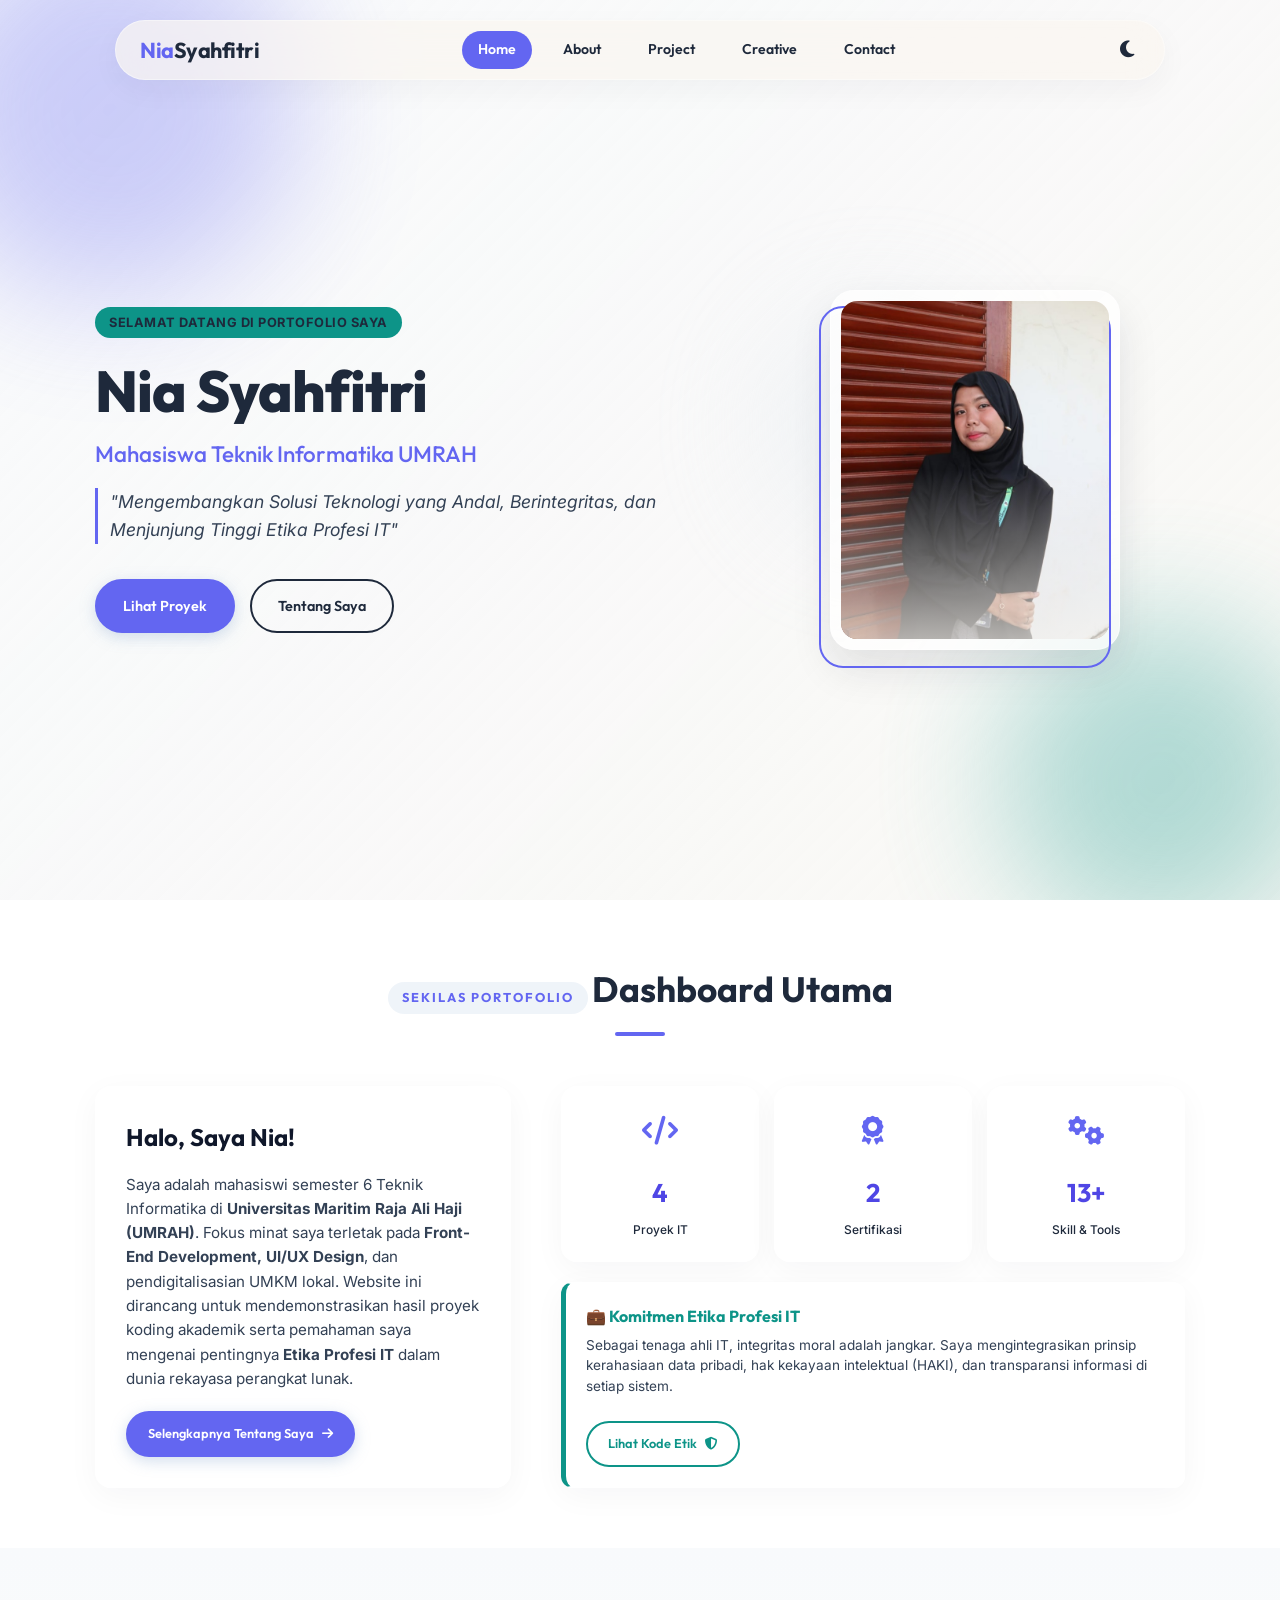
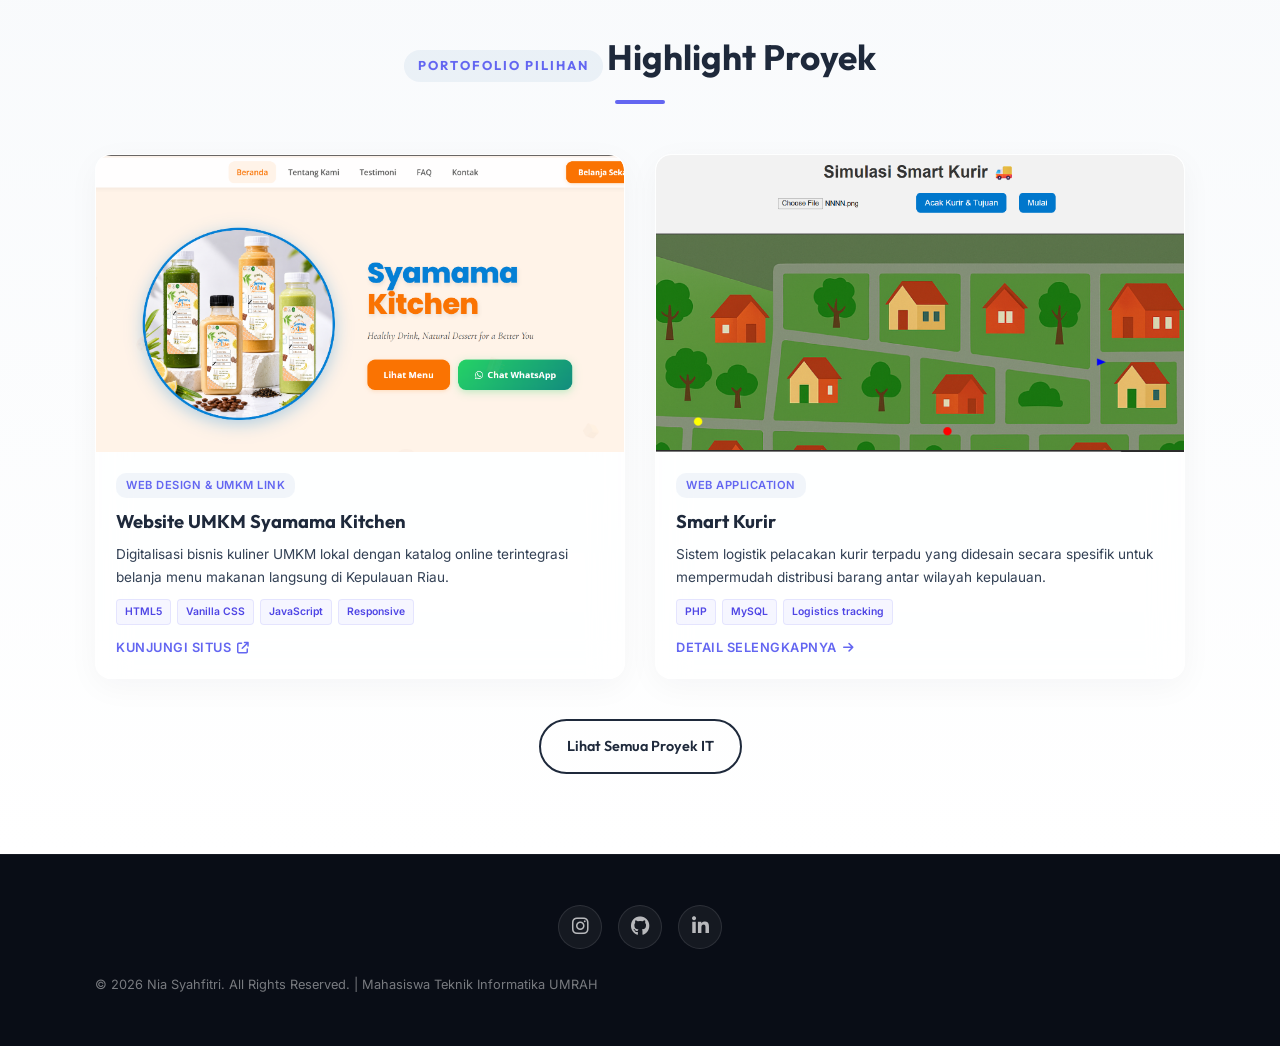
==== index.html @ d8aef727 "Add files via upload" ====
<!DOCTYPE html>
<html lang="id">
<head>
    <meta charset="UTF-8">
    <meta name="viewport" content="width=device-width, initial-scale=1.0">
    <meta name="description" content="Website Portofolio Profesional Nia Syahfitri - Mahasiswa Teknik Informatika Universitas Maritim Raja Ali Haji (UMRAH).">
    <meta name="author" content="Nia Syahfitri">
    <title>Nia Syahfitri | Portofolio Akademik & Etika Profesi</title>
    
    <!-- Favicon (Emoji) -->
    <link rel="icon" href="data:image/svg+xml,<svg xmlns=%22http://www.w3.org/2000/svg%22 viewBox=%220 0 100 100%22><text y=%22.9em%22 font-size=%2290%22>✨</text></svg>">
    
    <!-- Google Fonts -->
    <link rel="preconnect" href="https://fonts.googleapis.com">
    <link rel="preconnect" href="https://fonts.gstatic.com" crossorigin>
    <link href="https://fonts.googleapis.com/css2?family=Inter:wght@300;400;500;600;700&family=Outfit:wght@300;400;500;600;700;800;900&display=swap" rel="stylesheet">
    
    <!-- Font Awesome Icons -->
    <link rel="stylesheet" href="https://cdnjs.cloudflare.com/ajax/libs/font-awesome/6.4.0/css/all.min.css">
    
    <!-- Custom CSS -->
    <link rel="stylesheet" href="style.css">
</head>
<body>
    <!-- Scroll Progress Bar -->
    <div class="scroll-progress-bar" id="scrollProgress"></div>

    <!-- Header Navigation -->
    <header class="navbar">
        <div class="nav-container">
            <a href="index.html" class="logo">
                <span class="logo-bold">Nia</span>Syahfitri
            </a>
            <nav class="nav-menu" id="navMenu">
                <a href="index.html" class="nav-link active">Home</a>
                <a href="about.html" class="nav-link">About</a>
                <a href="projects.html" class="nav-link">Project</a>
                <a href="creative.html" class="nav-link">Creative</a>
                <a href="contact.html" class="nav-link">Contact</a>
            </nav>
            <div style="display: flex; align-items: center; gap: 15px;">
                <button id="themeToggleBtn" class="theme-toggle-btn" aria-label="Toggle theme">
                    <i class="fa-solid fa-moon"></i>
                </button>
                <div class="hamburger" id="hamburgerBtn" aria-label="Toggle navigation menu">
                    <span class="bar"></span>
                    <span class="bar"></span>
                    <span class="bar"></span>
                </div>
            </div>
        </div>
    </header>

    <!-- Main Container with Entrance Animation -->
    <main class="page-wrapper" style="padding-top: 0;">

        <!-- 1. Hero Section -->
        <section id="home" class="hero-section">
            <div class="background-decorations">
                <div class="blob shape-1"></div>
                <div class="blob shape-2"></div>
                <div class="blob shape-3"></div>
            </div>
            
            <div class="container hero-container">
                <div class="hero-content fade-in-element">
                    <span class="hero-badge">Selamat Datang di Portofolio Saya</span>
                    <h1 class="hero-title">Nia Syahfitri</h1>
                    <h2 class="hero-subtitle">Mahasiswa Teknik Informatika UMRAH</h2>
                    <p class="hero-tagline">"Mengembangkan Solusi Teknologi yang Andal, Berintegritas, dan Menjunjung Tinggi Etika Profesi IT"</p>
                    <div class="hero-buttons">
                        <a href="projects.html" class="btn btn-primary">Lihat Proyek</a>
                        <a href="about.html" class="btn btn-outline">Tentang Saya</a>
                    </div>
                </div>
                
                <!-- Framed Profile Picture on the Right Side -->
                <div class="hero-image-col fade-in-element">
                    <div class="hero-image-frame">
                        <img src="profile.jpg" alt="Foto Profil Nia Syahfitri" class="hero-profile-img">
                        <div class="hero-profile-overlay"></div>
                    </div>
                </div>
            </div>
        </section>

        <!-- 2. Dashboard Highlights Overview -->
        <section class="dashboard-highlights" style="padding: 60px 0; background-color: var(--color-white);">
            <div class="container">
                <div class="section-header">
                    <span class="section-tag">Sekilas Portofolio</span>
                    <h2 class="section-title">Dashboard Utama</h2>
                    <div class="section-line"></div>
                </div>

                <div class="about-grid" style="align-items: stretch;">
                    <!-- Frosted Welcome Panel -->
                    <div class="welcome-card glass-card" style="padding: 30px; display: flex; flex-direction: column; justify-content: center; border-radius: 16px;">
                        <h3 style="font-family: var(--font-primary); font-size: 1.5rem; margin-bottom: 15px; color: var(--color-navy-dark);">
                            Halo, Saya Nia!
                        </h3>
                        <p style="color: var(--color-navy-light); font-size: 0.95rem; line-height: 1.6; margin-bottom: 20px;">
                            Saya adalah mahasiswi semester 6 Teknik Informatika di <strong>Universitas Maritim Raja Ali Haji (UMRAH)</strong>. Fokus minat saya terletak pada <strong>Front-End Development, UI/UX Design</strong>, dan pendigitalisasian UMKM lokal. Website ini dirancang untuk mendemonstrasikan hasil proyek koding akademik serta pemahaman saya mengenai pentingnya <strong>Etika Profesi IT</strong> dalam dunia rekayasa perangkat lunak.
                        </p>
                        <div style="display: flex; gap: 15px;">
                            <a href="about.html" class="btn btn-primary" style="padding: 10px 20px; font-size: 0.8rem;">
                                <span>Selengkapnya Tentang Saya</span>
                                <i class="fa-solid fa-arrow-right"></i>
                            </a>
                        </div>
                    </div>

                    <!-- Highlight Stats Grid -->
                    <div style="display: flex; flex-direction: column; justify-content: space-between; gap: 20px;">
                        <div class="stats-grid" style="grid-template-columns: repeat(3, 1fr); gap: 15px;">
                            <a href="projects.html" class="stat-card glass-card" style="padding: 20px; display: flex; flex-direction: column; align-items: center; text-align: center;">
                                <div class="stat-icon-box" style="font-size: 1.8rem; margin-bottom: 10px;">
                                    <i class="fa-solid fa-code"></i>
                                </div>
                                <span class="stat-count" style="font-size: 1.6rem; color: var(--color-primary-dark);">4</span>
                                <span class="stat-desc" style="font-size: 0.75rem;">Proyek IT</span>
                            </a>
                            
                            <a href="about.html#certifications-showcase" class="stat-card glass-card" style="padding: 20px; display: flex; flex-direction: column; align-items: center; text-align: center;">
                                <div class="stat-icon-box" style="font-size: 1.8rem; margin-bottom: 10px;">
                                    <i class="fa-solid fa-award"></i>
                                </div>
                                <span class="stat-count" style="font-size: 1.6rem; color: var(--color-primary-dark);">2</span>
                                <span class="stat-desc" style="font-size: 0.75rem;">Sertifikasi</span>
                            </a>
                            
                            <a href="projects.html#skills-showcase" class="stat-card glass-card" style="padding: 20px; display: flex; flex-direction: column; align-items: center; text-align: center;">
                                <div class="stat-icon-box" style="font-size: 1.8rem; margin-bottom: 10px;">
                                    <i class="fa-solid fa-gears"></i>
                                </div>
                                <span class="stat-count" style="font-size: 1.6rem; color: var(--color-primary-dark);">13+</span>
                                <span class="stat-desc" style="font-size: 0.75rem;">Skill & Tools</span>
                            </a>
                        </div>

                        <!-- IT Ethics Commitment Card -->
                        <div class="glass-card" style="padding: 20px; border-left: 5px solid var(--color-secondary); border-radius: 12px; display: flex; flex-direction: column; justify-content: space-between; height: 100%;">
                            <div>
                                <h4 style="font-family: var(--font-primary); font-weight:700; color: var(--color-secondary); margin-bottom: 5px;">
                                    💼 Komitmen Etika Profesi IT
                                </h4>
                                <p style="font-size: 0.85rem; color: var(--color-navy-light); line-height: 1.5; margin-bottom: 15px;">
                                    Sebagai tenaga ahli IT, integritas moral adalah jangkar. Saya mengintegrasikan prinsip kerahasiaan data pribadi, hak kekayaan intelektual (HAKI), dan transparansi informasi di setiap sistem.
                                </p>
                            </div>
                            <a href="about.html#ethics" class="btn btn-outline" style="padding: 10px 20px; font-size: 0.8rem; border-color: var(--color-secondary); color: var(--color-secondary); align-self: flex-start;">
                                <span>Lihat Kode Etik</span>
                                <i class="fa-solid fa-shield-halved"></i>
                            </a>
                        </div>
                    </div>
                </div>
            </div>
        </section>

        <!-- 3. Projects Highlight Teaser -->
        <section class="teaser-section" style="padding: 80px 0; background: linear-gradient(180deg, var(--color-bg-light) 0%, var(--color-white) 100%);">
            <div class="container">
                <div class="section-header">
                    <span class="section-tag">Portofolio Pilihan</span>
                    <h2 class="section-title">Highlight Proyek</h2>
                    <div class="section-line"></div>
                </div>

                <div class="projects-grid" style="grid-template-columns: repeat(2, 1fr);">
                    <!-- Teaser Project 1: Website UMKM Syamama Kitchen -->
                    <div class="project-card glass-card">
                        <div class="project-img-wrapper">
                            <img src="proj-syamama.png" alt="Website UMKM Syamama Kitchen Project Image" class="project-image">
                            <a href="https://syamama.shop/" target="_blank" rel="noopener noreferrer" class="project-overlay">
                                <div class="project-overlay-icon"><i class="fa-solid fa-link"></i></div>
                            </a>
                        </div>
                        <div class="project-info">
                            <span class="project-tag-badge">Web Design & UMKM Link</span>
                            <h3 class="project-name">Website UMKM Syamama Kitchen</h3>
                            <p class="project-desc">
                                Digitalisasi bisnis kuliner UMKM lokal dengan katalog online terintegrasi belanja menu makanan langsung di Kepulauan Riau.
                            </p>
                            <div class="project-tech-stack">
                                <span class="tech-pill">HTML5</span>
                                <span class="tech-pill">Vanilla CSS</span>
                                <span class="tech-pill">JavaScript</span>
                                <span class="tech-pill">Responsive</span>
                            </div>
                            <a href="https://syamama.shop/" target="_blank" rel="noopener noreferrer" class="project-link">
                                Kunjungi Situs <i class="fa-solid fa-arrow-up-right-from-square"></i>
                            </a>
                        </div>
                    </div>

                    <!-- Teaser Project 2: Smart Kurir -->
                    <div class="project-card glass-card">
                        <div class="project-img-wrapper">
                            <img src="proj-kurir.png" alt="Smart Kurir Project Image" class="project-image">
                            <div class="project-overlay">
                                <div class="project-overlay-icon"><i class="fa-solid fa-magnifying-glass"></i></div>
                            </div>
                        </div>
                        <div class="project-info">
                            <span class="project-tag-badge">Web Application</span>
                            <h3 class="project-name">Smart Kurir</h3>
                            <p class="project-desc">
                                Sistem logistik pelacakan kurir terpadu yang didesain secara spesifik untuk mempermudah distribusi barang antar wilayah kepulauan.
                            </p>
                            <div class="project-tech-stack">
                                <span class="tech-pill">PHP</span>
                                <span class="tech-pill">MySQL</span>
                                <span class="tech-pill">Logistics tracking</span>
                            </div>
                            <a href="projects.html" class="project-link">
                                Detail Selengkapnya <i class="fa-solid fa-arrow-right"></i>
                            </a>
                        </div>
                    </div>
                </div>

                <div style="text-align: center; margin-top: 40px;">
                    <a href="projects.html" class="btn btn-outline">Lihat Semua Proyek IT</a>
                </div>
            </div>
        </section>

    </main>

    <!-- 4. Footer Section -->
    <footer class="footer">
        <div class="container footer-container">
            <div class="footer-social-links">
                <a href="https://instagram.com/" target="_blank" rel="noopener noreferrer" class="footer-social-icon" aria-label="Instagram"><i class="fa-brands fa-instagram"></i></a>
                <a href="https://github.com/" target="_blank" rel="noopener noreferrer" class="footer-social-icon" aria-label="GitHub"><i class="fa-brands fa-github"></i></a>
                <a href="https://linkedin.com/" target="_blank" rel="noopener noreferrer" class="footer-social-icon" aria-label="LinkedIn"><i class="fa-brands fa-linkedin-in"></i></a>
            </div>
            <div class="footer-bottom">
                <p class="copyright">&copy; 2026 Nia Syahfitri. All Rights Reserved. | Mahasiswa Teknik Informatika UMRAH</p>
            </div>
        </div>
    </footer>

    <!-- Back to Top Button -->
    <button id="backToTopBtn" class="back-to-top-btn" aria-label="Kembali ke atas">
        <i class="fa-solid fa-arrow-up"></i>
    </button>

    <!-- Custom Script -->
    <script src="script.js"></script>
</body>
</html>
---- style.css ----
/* ==========================================================================
   DESAIN SISTEM & VARIABEL (PREMIUM MINIMALIS)
   ========================================================================== */
:root {
    /* Palet Warna Utama - Premium Indigo & Tech Teal */
    --color-primary: #6366F1;       /* Indigo */
    --color-primary-light: #818CF8;
    --color-primary-dark: #4F46E5;
    
    --color-secondary: #0D9488;     /* Teal */
    --color-secondary-light: #14B8A6;
    
    --color-white: #FFFFFF;         
    --color-navy: #1E293B;          /* Slate Dark */
    --color-navy-light: #334155;    /* slate-700 */
    --color-navy-dark: #0F172A;     /* slate-900 */
    --color-bg-light: #F8FAFC;      /* slate-50 */
    
    /* Gradients */
    --grad-primary: linear-gradient(135deg, #4F46E5 0%, #7C3AED 100%);
    --grad-secondary: linear-gradient(135deg, #0D9488 0%, #0284C7 100%);
    --grad-dark: linear-gradient(135deg, #0F172A 0%, #1E293B 100%);
    --grad-light: linear-gradient(135deg, #F8FAFC 0%, #F1F5F9 100%);
    
    /* Font */
    --font-primary: 'Outfit', sans-serif;
    --font-secondary: 'Inter', sans-serif;
    
    /* Shadows */
    --shadow-sm: 0 4px 6px rgba(15, 23, 42, 0.04);
    --shadow-md: 0 10px 25px rgba(15, 23, 42, 0.06);
    --shadow-lg: 0 20px 40px rgba(15, 23, 42, 0.1);
    
    /* Glassmorphism */
    --glass-bg: rgba(255, 255, 255, 0.7);
    --glass-border: rgba(255, 255, 255, 0.5);
    --glass-shadow: 0 8px 32px 0 rgba(15, 23, 42, 0.04);
    --glass-blur: blur(16px) saturate(180%);
    
    /* Transisi */
    --transition-fast: all 0.2s ease;
    --transition-normal: all 0.4s cubic-bezier(0.25, 0.8, 0.25, 1);
    --transition-slow: all 0.8s cubic-bezier(0.25, 0.8, 0.25, 1);
}

/* Brand Colors for Icons */
.text-orange { color: #FF5722; }
.text-blue { color: #2196F3; }
.text-yellow { color: #FFC107; }
.text-purple { color: #9C27B0; }
.text-database { color: #009688; }
.text-flutter { color: #02569B; }
.text-ci { color: #DD4814; }

/* ==========================================================================
   RESET & LAYOUT GLOBAL
   ========================================================================== */
* {
    box-sizing: border-box;
    margin: 0;
    padding: 0;
}

html {
    scroll-behavior: smooth;
    scroll-padding-top: 80px;
}

body {
    font-family: var(--font-secondary);
    background-color: var(--color-bg-light);
    color: var(--color-navy);
    line-height: 1.7;
    overflow-x: hidden;
}

h1, h2, h3, h4 {
    font-family: var(--font-primary);
    color: var(--color-navy);
    font-weight: 700;
}

a {
    text-decoration: none;
    color: inherit;
    transition: var(--transition-fast);
}

img {
    max-width: 100%;
    height: auto;
    display: block;
}

.container {
    max-width: 1140px;
    margin: 0 auto;
    padding: 0 25px;
    position: relative;
    z-index: 5;
}

/* Scrollbar */
::-webkit-scrollbar {
    width: 8px;
}
::-webkit-scrollbar-track {
    background: var(--color-bg-light);
}
::-webkit-scrollbar-thumb {
    background: var(--color-primary);
    border-radius: 8px;
}
::-webkit-scrollbar-thumb:hover {
    background: var(--color-navy-light);
}

/* ==========================================================================
   REUSABLE UTILITIES
   ========================================================================== */
.btn {
    display: inline-flex;
    align-items: center;
    justify-content: center;
    padding: 13px 26px;
    font-family: var(--font-primary);
    font-size: 0.9rem;
    font-weight: 600;
    border-radius: 30px;
    transition: var(--transition-normal);
    cursor: pointer;
    gap: 8px;
}

.btn-primary {
    background-color: var(--color-primary);
    color: var(--color-white);
    border: 2px solid var(--color-primary);
    box-shadow: 0 4px 15px rgba(125, 160, 202, 0.35);
}

.btn-primary:hover {
    background-color: var(--color-navy);
    border-color: var(--color-navy);
    color: var(--color-white);
    box-shadow: 0 6px 20px rgba(36, 52, 71, 0.2);
    transform: translateY(-2px);
}

.btn-outline {
    background-color: transparent;
    color: var(--color-navy);
    border: 2px solid var(--color-navy);
}

.btn-outline:hover {
    background-color: var(--color-navy);
    color: var(--color-white);
    transform: translateY(-2px);
}

.glass-card {
    background: var(--glass-bg);
    border: 1px solid var(--glass-border);
    backdrop-filter: var(--glass-blur);
    -webkit-backdrop-filter: var(--glass-blur);
    border-radius: 16px;
    box-shadow: var(--glass-shadow);
}

.section-header {
    text-align: center;
    margin-bottom: 50px;
}

.section-tag {
    display: inline-block;
    font-family: var(--font-primary);
    font-size: 0.8rem;
    font-weight: 700;
    text-transform: uppercase;
    letter-spacing: 2px;
    color: var(--color-primary);
    background-color: rgba(125, 160, 202, 0.12);
    padding: 5px 14px;
    border-radius: 20px;
    margin-bottom: 10px;
}

.section-title {
    font-size: 2.2rem;
    position: relative;
    display: inline-block;
}

.section-line {
    width: 50px;
    height: 4px;
    background-color: var(--color-primary);
    margin: 8px auto 0 auto;
    border-radius: 2px;
}

section {
    padding: 90px 0;
    position: relative;
}

/* Scroll Reveal Triggers */
.reveal-section {
    opacity: 0;
    transform: translateY(30px);
    transition: var(--transition-slow);
}

.reveal-section.active {
    opacity: 1;
    transform: translateY(0);
}

/* ==========================================================================
   NAVIGATION BAR
   ========================================================================== */
.navbar {
    position: fixed;
    top: 20px;
    left: 50%;
    transform: translateX(-50%);
    width: 90%;
    max-width: 1050px;
    z-index: 1000;
    background: rgba(250, 246, 240, 0.75); /* Warm cream glass */
    border: 1px solid rgba(255, 255, 255, 0.4);
    border-radius: 50px;
    backdrop-filter: var(--glass-blur);
    -webkit-backdrop-filter: var(--glass-blur);
    transition: var(--transition-normal);
    box-shadow: 0 10px 30px rgba(15, 23, 42, 0.04);
}

.navbar.scrolled {
    top: 12px;
    width: 92%;
    background: rgba(250, 246, 240, 0.85);
    border-color: rgba(255, 255, 255, 0.2);
    box-shadow: 0 10px 35px rgba(15, 23, 42, 0.08);
}

.nav-container {
    display: flex;
    justify-content: space-between;
    align-items: center;
    padding: 10px 24px;
    width: 100%;
}

.logo {
    font-family: var(--font-primary);
    font-size: 1.35rem;
    font-weight: 700;
    letter-spacing: -0.5px;
    color: var(--color-navy);
}

.logo-bold {
    color: var(--color-primary);
}

.nav-menu {
    display: flex;
    gap: 15px;
}

.nav-link {
    font-family: var(--font-primary);
    font-size: 0.88rem;
    font-weight: 600;
    color: var(--color-navy);
    padding: 7px 16px;
    border-radius: 30px;
    transition: var(--transition-fast);
}

.nav-link:hover:not(.active) {
    background-color: rgba(99, 102, 241, 0.08);
    color: var(--color-primary);
}

.nav-link.active {
    background-color: var(--color-primary);
    color: var(--color-white);
}

.hamburger {
    display: none;
    flex-direction: column;
    cursor: pointer;
    gap: 5px;
}

.hamburger .bar {
    width: 22px;
    height: 2.5px;
    background-color: var(--color-navy);
    border-radius: 2px;
    transition: var(--transition-fast);
}

/* ==========================================================================
   1. HERO SECTION
   ========================================================================== */
.hero-section {
    min-height: 100vh;
    display: flex;
    align-items: center;
    padding: 120px 0 80px 0;
    overflow: hidden;
    position: relative;
    background: linear-gradient(135deg, var(--color-bg-light) 0%, rgba(250, 246, 240, 0.6) 100%);
}

.background-decorations {
    position: absolute;
    top: 0;
    left: 0;
    width: 100%;
    height: 100%;
    pointer-events: none;
    z-index: 1;
}

.blob {
    position: absolute;
    border-radius: 50%;
    filter: blur(65px);
    opacity: 0.3;
    animation: floating-shapes 12s infinite alternate ease-in-out;
}

.shape-1 {
    width: 380px;
    height: 380px;
    background-color: var(--color-primary);
    top: -80px;
    left: -80px;
}

.shape-2 {
    width: 320px;
    height: 320px;
    background-color: var(--color-secondary);
    bottom: -40px;
    right: -40px;
    animation-delay: -4s;
}

.shape-3 {
    width: 220px;
    height: 220px;
    background-color: #D3E0EA;
    top: 35%;
    left: 60%;
    animation-delay: -8s;
}

@keyframes floating-shapes {
    0% { transform: translate(0, 0) scale(1) rotate(0deg); }
    50% { transform: translate(25px, -35px) scale(1.08) rotate(180deg); }
    100% { transform: translate(-15px, 15px) scale(0.92) rotate(360deg); }
}

.hero-container {
    display: grid;
    grid-template-columns: 1.2fr 0.8fr;
    gap: 40px;
    align-items: center;
}

.hero-badge {
    display: inline-block;
    font-size: 0.8rem;
    font-weight: 700;
    color: var(--color-navy);
    background-color: var(--color-secondary);
    padding: 5px 14px;
    border-radius: 30px;
    margin-bottom: 20px;
    text-transform: uppercase;
    letter-spacing: 0.5px;
}

.hero-title {
    font-size: 3.6rem;
    line-height: 1.15;
    margin-bottom: 10px;
    font-weight: 800;
    letter-spacing: -1px;
}

.hero-subtitle {
    font-size: 1.4rem;
    font-weight: 500;
    color: var(--color-primary);
    margin-bottom: 15px;
}

.hero-tagline {
    font-size: 1.1rem;
    color: var(--color-navy-light);
    margin-bottom: 35px;
    line-height: 1.6;
    font-style: italic;
    border-left: 3px solid var(--color-primary);
    padding-left: 12px;
}

.hero-buttons {
    display: flex;
    gap: 15px;
}

.hero-image-col {
    position: relative;
    display: flex;
    justify-content: center;
    align-items: center;
    z-index: 5;
}

.hero-image-frame {
    position: relative;
    width: 290px;
    height: 360px;
    padding: 10px;
    background: var(--glass-bg);
    border: 1px solid var(--glass-border);
    backdrop-filter: var(--glass-blur);
    -webkit-backdrop-filter: var(--glass-blur);
    border-radius: 24px;
    box-shadow: var(--shadow-lg);
    transition: var(--transition-normal);
    z-index: 3;
}

.hero-image-frame::before {
    content: '';
    position: absolute;
    top: 15px;
    left: -12px;
    width: 100%;
    height: 100%;
    border: 2.5px solid var(--color-primary);
    border-radius: 24px;
    z-index: -1;
    transition: var(--transition-normal);
}

.hero-image-frame:hover {
    transform: translateY(-8px) rotate(1deg);
    box-shadow: 0 30px 60px rgba(99, 102, 241, 0.18);
}

.hero-image-frame:hover::before {
    transform: translate(6px, -4px) rotate(-1deg);
    border-color: var(--color-secondary);
}

.hero-profile-img {
    width: 100%;
    height: 100%;
    border-radius: 16px;
    object-fit: cover;
    display: block;
}

.hero-profile-overlay {
    position: absolute;
    top: 10px;
    left: 10px;
    right: 10px;
    bottom: 10px;
    border-radius: 16px;
    background: linear-gradient(to bottom, rgba(255, 255, 255, 0) 50%, rgba(250, 246, 240, 0.7) 100%);
    pointer-events: none;
    transition: var(--transition-normal);
    z-index: 4;
}

[data-theme="dark"] .hero-profile-overlay {
    background: linear-gradient(to bottom, rgba(30, 41, 59, 0) 50%, rgba(30, 41, 59, 0.85) 100%);
}

.hero-image-frame:hover .hero-profile-overlay {
    background: linear-gradient(to bottom, rgba(99, 102, 241, 0.2) 0%, rgba(13, 148, 136, 0.6) 100%);
}

.fade-in-element {
    opacity: 0;
    transform: translateY(20px);
    animation: entryFadeIn 0.8s cubic-bezier(0.25, 0.8, 0.25, 1) forwards;
}

.hero-image-col.fade-in-element {
    animation-delay: 0.25s;
}

@keyframes entryFadeIn {
    to {
        opacity: 1;
        transform: translateY(0);
    }
}

/* ==========================================================================
   2. ABOUT ME SECTION
   ========================================================================== */
.about-section {
    background-color: var(--color-white);
}

.about-grid {
    display: grid;
    grid-template-columns: 0.8fr 1.2fr;
    gap: 50px;
    align-items: center;
}

.about-card-frame {
    position: relative;
    border-radius: 20px;
    background-color: var(--color-secondary);
    padding: 10px;
    box-shadow: var(--shadow-md);
}

.about-card-frame::before {
    content: '';
    position: absolute;
    top: 20px;
    left: -15px;
    width: 100%;
    height: 100%;
    border: 2.5px solid var(--color-primary);
    border-radius: 20px;
    z-index: -1;
}

.about-image {
    width: 100%;
    height: auto;
    border-radius: 12px;
    object-fit: cover;
}

.about-headline {
    font-size: 1.6rem;
    margin-bottom: 15px;
    line-height: 1.35;
}

.about-description {
    color: var(--color-navy-light);
    margin-bottom: 25px;
}

.personal-info-grid {
    display: grid;
    grid-template-columns: 1fr 1fr;
    gap: 15px;
    margin-bottom: 30px;
}

.info-item {
    display: flex;
    align-items: center;
    gap: 12px;
}

.info-icon {
    font-size: 1rem;
    color: var(--color-primary);
}

.info-text {
    display: flex;
    flex-direction: column;
}

.info-title {
    font-size: 0.75rem;
    text-transform: uppercase;
    color: var(--color-text-muted);
    font-weight: 600;
}

.info-value {
    font-weight: 500;
    font-size: 0.9rem;
    color: var(--color-navy);
}

.stats-grid {
    display: grid;
    grid-template-columns: repeat(3, 1fr);
    gap: 15px;
}

.stat-card {
    padding: 12px 20px;
    display: flex;
    align-items: center;
    gap: 12px;
    transition: var(--transition-normal);
    cursor: pointer;
    text-decoration: none;
    color: var(--color-navy);
}

.stat-card:hover {
    transform: translateY(-3px);
    border-color: var(--color-primary);
    background-color: var(--color-white);
}

.stat-icon-box {
    font-size: 1.3rem;
    color: var(--color-primary);
}

.stat-data {
    display: flex;
    flex-direction: column;
}

.stat-count {
    font-family: var(--font-primary);
    font-size: 1.3rem;
    font-weight: 700;
    line-height: 1.2;
}

.stat-desc {
    font-size: 0.7rem;
    color: var(--color-text-muted);
    font-weight: 500;
}

/* ==========================================================================
   3. EDUCATION SECTION (SIMPLE SINGLE-SIDED TIMELINE)
   ========================================================================== */
.academic-section {
    background: linear-gradient(180deg, var(--color-bg-light) 0%, var(--color-white) 100%);
}

.timeline-container {
    position: relative;
    max-width: 800px;
    margin: 30px auto 0 auto;
    padding-left: 40px;
}

.timeline-line {
    position: absolute;
    top: 0;
    bottom: 0;
    left: 20px;
    width: 2px;
    background-color: rgba(125, 160, 202, 0.4);
    border-radius: 1px;
}

.timeline-item {
    position: relative;
    margin-bottom: 40px;
}

.timeline-item:last-child {
    margin-bottom: 0;
}

.timeline-icon {
    position: absolute;
    left: -35px;
    top: 5px;
    width: 32px;
    height: 32px;
    border-radius: 50%;
    background-color: var(--color-primary);
    color: var(--color-white);
    border: 3px solid var(--color-white);
    display: flex;
    align-items: center;
    justify-content: center;
    font-size: 0.8rem;
    box-shadow: var(--shadow-sm);
    z-index: 10;
}

.timeline-content {
    padding: 25px;
    transition: var(--transition-normal);
}

.timeline-content:hover {
    transform: translateY(-3px);
    border-color: var(--color-primary);
    box-shadow: var(--shadow-md);
}

.time-period {
    display: inline-block;
    font-family: var(--font-primary);
    font-size: 0.8rem;
    font-weight: 600;
    color: var(--color-white);
    background-color: var(--color-navy);
    padding: 3px 10px;
    border-radius: 10px;
    margin-bottom: 8px;
}

.timeline-title {
    font-size: 1.2rem;
    margin-bottom: 3px;
}

.timeline-subtitle {
    font-size: 0.9rem;
    font-weight: 600;
    color: var(--color-primary);
    margin-bottom: 10px;
}

.timeline-desc {
    font-size: 0.85rem;
    color: var(--color-navy-light);
}

/* ==========================================================================
   4. SKILLS SECTION
   ========================================================================== */
.portfolio-section {
    background-color: var(--color-white);
}

.skills-layout {
    display: grid;
    grid-template-columns: 1fr 1fr;
    gap: 30px;
}

.skills-card-group {
    padding: 22px;
}

.skills-group-title {
    font-size: 1.2rem;
    margin-bottom: 20px;
    border-bottom: 2px solid rgba(125, 160, 202, 0.15);
    padding-bottom: 10px;
    display: flex;
    align-items: center;
    gap: 8px;
}

.skills-list {
    display: flex;
    flex-wrap: wrap;
    gap: 12px;
}

.skill-badge {
    display: inline-flex;
    align-items: center;
    gap: 8px;
    padding: 10px 18px;
    background: rgba(255, 255, 255, 0.45);
    border: 1px solid rgba(125, 160, 202, 0.25);
    border-radius: 50px;
    color: var(--color-navy);
    font-size: 0.95rem;
    font-weight: 500;
    transition: all 0.3s ease;
    box-shadow: 0 4px 10px rgba(0, 0, 0, 0.02);
    backdrop-filter: blur(5px);
}

.skill-badge:hover {
    background: var(--color-white);
    border-color: var(--color-primary);
    transform: translateY(-3px);
    box-shadow: 0 6px 15px rgba(125, 160, 202, 0.2);
}

.skill-badge i {
    font-size: 1.1rem;
}

/* ==========================================================================
   4.5 INTERACTIVE Q&A SECTION
   ========================================================================== */
.qna-section {
    background-color: var(--color-bg-light);
    padding: 80px 0;
}

.qna-container {
    max-width: 800px;
    margin: 0 auto;
}

.qna-list {
    display: flex;
    flex-direction: column;
    gap: 16px;
    margin-top: 30px;
}

.qna-item {
    border-radius: 12px;
    overflow: hidden;
    transition: all 0.3s ease;
    box-shadow: 0 4px 15px rgba(0, 0, 0, 0.02);
}

.qna-question {
    width: 100%;
    display: flex;
    justify-content: space-between;
    align-items: center;
    padding: 20px 24px;
    background: var(--color-white);
    border: 1px solid rgba(125, 160, 202, 0.25);
    color: var(--color-navy);
    font-family: var(--font-primary);
    font-size: 1rem;
    font-weight: 600;
    cursor: pointer;
    text-align: left;
    transition: all 0.3s ease;
    outline: none;
}

.qna-question:hover {
    background: rgba(125, 160, 202, 0.05);
    border-color: var(--color-primary);
}

.qna-icon {
    font-size: 0.85rem;
    transition: transform 0.3s ease;
    color: var(--color-primary);
}

.qna-answer {
    max-height: 0;
    overflow: hidden;
    background: var(--color-white);
    border: 1px solid rgba(125, 160, 202, 0.15);
    border-top: none;
    transition: max-height 0.35s cubic-bezier(0, 1, 0, 1);
}

.qna-answer p {
    padding: 20px 24px;
    margin: 0;
    color: var(--color-navy-light);
    line-height: 1.6;
    font-size: 0.95rem;
}

/* Active states */
.qna-item.active {
    box-shadow: 0 8px 25px rgba(125, 160, 202, 0.15);
}

.qna-item.active .qna-question {
    background: rgba(125, 160, 202, 0.08);
    border-color: var(--color-primary);
}

.qna-item.active .qna-icon {
    transform: rotate(180deg);
}

.qna-item.active .qna-answer {
    max-height: 250px;
    transition: max-height 0.4s ease-in-out;
}

/* ==========================================================================
   5. PROJECTS SECTION
   ========================================================================== */
/* Unified Projects Layout (Carousel Slider) */
.sub-section-header {
    display: flex;
    justify-content: space-between;
    align-items: center;
    margin-bottom: 20px;
}

.slider-controls {
    display: flex;
    gap: 8px;
    z-index: 10;
}

.slider-control-btn {
    width: 36px;
    height: 36px;
    border-radius: 50%;
    background: var(--glass-bg);
    border: 1px solid var(--glass-border);
    color: var(--color-navy);
    display: flex;
    align-items: center;
    justify-content: center;
    cursor: pointer;
    transition: var(--transition-fast);
    outline: none;
}

.slider-control-btn:hover {
    background: var(--color-primary);
    color: var(--color-white);
    border-color: var(--color-primary);
}

.slider-control-btn:disabled {
    opacity: 0.3;
    cursor: not-allowed;
}

.slider-container {
    overflow: hidden;
    width: 100%;
    position: relative;
    padding: 10px 0; /* padding to keep shadows visible */
}

.slider-track {
    display: flex;
    transition: transform 0.5s cubic-bezier(0.25, 0.8, 0.25, 1);
}

.slider-track .project-card {
    flex: 0 0 calc(25% - 18px);
    margin-right: 24px;
}

.slider-track .cert-card {
    flex: 0 0 calc(50% - 12px);
    max-width: 360px;
    margin-right: 24px;
}

#certs-slider-container .slider-track {
    justify-content: center;
}

@media (max-width: 991px) {
    .slider-track .project-card {
        flex: 0 0 calc(50% - 12px);
        margin-right: 24px;
    }
}

@media (max-width: 767px) {
    .slider-track .cert-card {
        flex: 0 0 100%;
        max-width: 100%;
        margin-right: 0;
    }
    #certs-slider-container .slider-track {
        justify-content: flex-start;
    }
}

@media (max-width: 575px) {
    .slider-track .project-card {
        flex: 0 0 100%;
        margin-right: 0;
    }
}

.project-card {
    overflow: hidden;
    transition: var(--transition-normal);
}

.project-card:hover {
    transform: translateY(-5px);
    border-color: var(--color-primary);
    box-shadow: var(--shadow-md);
}

.project-img-wrapper {
    position: relative;
    overflow: hidden;
    aspect-ratio: 16/9;
    background-color: var(--color-navy);
    border-top-left-radius: 15px;
    border-top-right-radius: 15px;
}

.project-image {
    width: 100%;
    height: 100%;
    object-fit: cover;
    transition: var(--transition-slow);
}

.project-card:hover .project-image {
    transform: scale(1.06);
}

.project-overlay {
    position: absolute;
    top: 0;
    left: 0;
    width: 100%;
    height: 100%;
    background: rgba(36, 52, 71, 0.45);
    backdrop-filter: blur(3px);
    -webkit-backdrop-filter: blur(3px);
    display: flex;
    align-items: center;
    justify-content: center;
    opacity: 0;
    transition: var(--transition-normal);
}

.project-card:hover .project-overlay {
    opacity: 1;
}

.project-overlay-icon {
    width: 45px;
    height: 45px;
    background-color: var(--color-white);
    color: var(--color-navy);
    border-radius: 50%;
    display: flex;
    align-items: center;
    justify-content: center;
    font-size: 1.1rem;
    box-shadow: var(--shadow-md);
    transform: scale(0.85);
    transition: var(--transition-normal);
}

.project-card:hover .project-overlay-icon {
    transform: scale(1);
}

.project-info {
    padding: 18px 20px;
}

.project-tag-badge {
    display: inline-block;
    font-size: 0.7rem;
    font-weight: 600;
    text-transform: uppercase;
    letter-spacing: 0.5px;
    color: var(--color-primary);
    background-color: rgba(125, 160, 202, 0.1);
    padding: 3px 10px;
    border-radius: 10px;
    margin-bottom: 8px;
}

.project-name {
    font-size: 1.15rem;
    margin-bottom: 6px;
}

.project-desc {
    font-size: 0.85rem;
    color: var(--color-navy-light);
}

.project-tech-stack {
    margin-top: 10px;
    display: flex;
    flex-wrap: wrap;
    gap: 6px;
}

.tech-pill {
    font-size: 0.65rem;
    font-weight: 600;
    padding: 3px 8px;
    background: rgba(99, 102, 241, 0.06);
    border: 1px solid rgba(99, 102, 241, 0.12);
    border-radius: 4px;
    color: var(--color-primary-dark);
    font-family: var(--font-secondary);
}

.project-link {
    display: inline-flex;
    align-items: center;
    gap: 6px;
    font-size: 0.8rem;
    font-weight: 600;
    color: var(--color-primary);
    margin-top: 12px;
    transition: var(--transition-fast);
    text-transform: uppercase;
    letter-spacing: 0.5px;
}

.project-link:hover {
    color: var(--color-navy);
}

.project-link i {
    font-size: 0.75rem;
}

/* ==========================================================================
   6. CERTIFICATES SECTION
   ========================================================================== */
/* Unified Certificates Layout (Carousel Slider) */

.cert-card {
    overflow: hidden;
    transition: var(--transition-normal);
    cursor: pointer;
}

.cert-card:hover {
    transform: translateY(-5px);
    border-color: var(--color-primary);
    box-shadow: var(--shadow-md);
}

.cert-img-wrapper {
    position: relative;
    aspect-ratio: 3/2;
    overflow: hidden;
}

.cert-image {
    width: 100%;
    height: 100%;
    object-fit: cover;
    transition: var(--transition-slow);
}

.cert-card:hover .cert-image {
    transform: scale(1.04);
}

.cert-hover-overlay {
    position: absolute;
    top: 0;
    left: 0;
    width: 100%;
    height: 100%;
    background: rgba(125, 160, 202, 0.8);
    backdrop-filter: blur(4px);
    -webkit-backdrop-filter: blur(4px);
    display: flex;
    flex-direction: column;
    align-items: center;
    justify-content: center;
    color: var(--color-white);
    opacity: 0;
    transition: var(--transition-normal);
    padding: 15px;
    text-align: center;
}

.cert-card:hover .cert-hover-overlay {
    opacity: 1;
}

.cert-zoom-icon {
    font-size: 1.6rem;
    margin-bottom: 8px;
    transform: translateY(10px);
    transition: var(--transition-normal);
}

.cert-hover-title {
    font-family: var(--font-primary);
    font-weight: 500;
    font-size: 0.95rem;
    transform: translateY(10px);
    transition: var(--transition-normal);
}

.cert-card:hover .cert-zoom-icon,
.cert-card:hover .cert-hover-title {
    transform: translateY(0);
}

.cert-meta {
    padding: 12px 18px;
}

.cert-title {
    font-size: 1rem;
    margin-bottom: 3px;
}

.cert-issuer {
    font-size: 0.8rem;
    color: var(--color-text-muted);
    display: flex;
    align-items: center;
    gap: 4px;
}

/* ==========================================================================
   7. PROFESSIONAL ETHICS SECTION
   ========================================================================== */
.ethics-section {
    background-color: var(--color-bg-light);
}

.ethics-intro {
    text-align: center;
    max-width: 700px;
    margin: -15px auto 40px auto;
    color: var(--color-navy-light);
    font-size: 1rem;
}

.ethics-grid {
    display: grid;
    grid-template-columns: repeat(5, 1fr);
    gap: 15px;
}

.ethics-card {
    padding: 25px 15px;
    text-align: center;
    transition: var(--transition-normal);
    display: flex;
    flex-direction: column;
    align-items: center;
}

.ethics-card:hover {
    transform: translateY(-5px);
    border-color: var(--color-primary);
    background-color: var(--color-white);
    box-shadow: var(--shadow-sm);
}

.ethics-icon-container {
    width: 55px;
    height: 55px;
    border-radius: 50%;
    background-color: rgba(125, 160, 202, 0.1);
    color: var(--color-primary);
    display: flex;
    align-items: center;
    justify-content: center;
    font-size: 1.3rem;
    margin-bottom: 15px;
    transition: var(--transition-normal);
}

.ethics-card:hover .ethics-icon-container {
    background-color: var(--color-navy);
    color: var(--color-white);
}

.ethics-card-title {
    font-size: 1rem;
    margin-bottom: 8px;
}

.ethics-card-desc {
    font-size: 0.78rem;
    color: var(--color-text-muted);
    line-height: 1.5;
}

/* ==========================================================================
   8. CONTACT SECTION
   ========================================================================== */
.contact-section {
    background-color: var(--color-white);
}

.contact-layout {
    display: grid;
    grid-template-columns: 0.8fr 1.2fr;
    gap: 40px;
}

.contact-info-panel {
    background: var(--color-navy);
    color: var(--color-white);
    border-radius: 20px;
    padding: 40px;
    display: flex;
    flex-direction: column;
    justify-content: space-between;
    box-shadow: var(--shadow-md);
    position: relative;
    overflow: hidden;
}

.contact-info-panel::before {
    content: '';
    position: absolute;
    width: 100px;
    height: 100px;
    background-color: rgba(125, 160, 202, 0.12);
    border-radius: 50%;
    top: -30px;
    right: -30px;
}

.contact-info-heading {
    color: var(--color-white);
    font-size: 1.7rem;
    margin-bottom: 10px;
}

.contact-info-subtext {
    color: rgba(255, 255, 255, 0.7);
    margin-bottom: 30px;
    font-size: 0.85rem;
}

.contact-details {
    display: flex;
    flex-direction: column;
    gap: 20px;
}

.contact-detail-item {
    display: flex;
    align-items: center;
    gap: 15px;
}

.contact-detail-icon {
    width: 40px;
    height: 40px;
    background-color: rgba(255, 255, 255, 0.06);
    border: 1px solid rgba(255, 255, 255, 0.08);
    color: var(--color-primary);
    border-radius: 50%;
    display: flex;
    align-items: center;
    justify-content: center;
    font-size: 1rem;
    flex-shrink: 0;
}

.contact-detail-text {
    display: flex;
    flex-direction: column;
}

.detail-label {
    font-size: 0.7rem;
    color: rgba(255, 255, 255, 0.5);
    text-transform: uppercase;
}

.detail-link, .detail-value {
    font-weight: 500;
    font-size: 0.9rem;
    color: var(--color-white);
}

.detail-link:hover {
    color: var(--color-primary);
}

.social-links-container {
    display: flex;
    gap: 12px;
    margin-top: 30px;
}

.social-icon-btn {
    width: 38px;
    height: 38px;
    border-radius: 50%;
    background-color: rgba(255, 255, 255, 0.06);
    border: 1px solid rgba(255, 255, 255, 0.08);
    color: var(--color-white);
    display: flex;
    align-items: center;
    justify-content: center;
    font-size: 0.95rem;
    transition: var(--transition-normal);
}

.social-icon-btn:hover {
    background-color: var(--color-primary);
    transform: translateY(-2px);
}

.glass-form {
    background: var(--glass-bg);
    border: 1px solid var(--glass-border);
    backdrop-filter: var(--glass-blur);
    -webkit-backdrop-filter: var(--glass-blur);
    padding: 30px;
    border-radius: 20px;
    box-shadow: var(--glass-shadow);
    display: flex;
    flex-direction: column;
    gap: 20px;
}

.form-group {
    display: flex;
    flex-direction: column;
    gap: 6px;
}

.form-label {
    font-family: var(--font-primary);
    font-weight: 600;
    font-size: 0.8rem;
    color: var(--color-navy);
}

.input-wrapper {
    position: relative;
}

.input-icon {
    position: absolute;
    left: 15px;
    top: 50%;
    transform: translateY(-50%);
    color: var(--color-navy-light);
    opacity: 0.5;
    font-size: 0.85rem;
}

.textarea-icon {
    top: 20px;
}

.form-input {
    width: 100%;
    padding: 12px 15px 12px 38px;
    font-family: var(--font-secondary);
    font-size: 0.88rem;
    background-color: rgba(255, 255, 255, 0.7);
    border: 1.5px solid rgba(125, 160, 202, 0.25);
    border-radius: 10px;
    color: var(--color-navy);
    outline: none;
    transition: var(--transition-fast);
}

.form-input:focus {
    border-color: var(--color-primary);
    background-color: var(--color-white);
    box-shadow: 0 0 0 3px rgba(125, 160, 202, 0.12);
}

.form-textarea {
    resize: none;
}

.btn-submit {
    border: none;
    align-self: flex-start;
    padding: 12px 28px;
    font-size: 0.85rem;
}

/* ==========================================================================
   9. FOOTER SECTION
   ========================================================================== */
.footer {
    background-color: #090D16; /* Always dark slate-950 in both light and dark modes */
    color: rgba(255, 255, 255, 0.85);
    padding: 50px 0;
    text-align: center;
    border-top: 1px solid rgba(255, 255, 255, 0.05);
}

.footer-container {
    display: flex;
    flex-direction: column;
    align-items: center;
    gap: 20px;
}

.footer-social-links {
    display: flex;
    justify-content: center;
    align-items: center;
    gap: 16px;
    margin-bottom: 5px;
}

.footer-social-icon {
    display: flex;
    align-items: center;
    justify-content: center;
    width: 44px;
    height: 44px;
    border-radius: 50%;
    background-color: rgba(255, 255, 255, 0.05);
    border: 1.5px solid rgba(255, 255, 255, 0.1);
    color: rgba(255, 255, 255, 0.7);
    font-size: 1.2rem;
    transition: var(--transition-normal);
}

.footer-social-icon:hover {
    background-color: var(--color-primary);
    color: var(--color-white);
    border-color: var(--color-primary);
    transform: translateY(-4px);
    box-shadow: 0 5px 15px rgba(99, 102, 241, 0.4);
}

.footer-bottom {
    display: flex;
    justify-content: space-between;
    width: 100%;
    color: rgba(255, 255, 255, 0.45);
    font-size: 0.8rem;
}

.academic-note {
    font-weight: 500;
    color: var(--color-primary);
}

/* Sub-section headings inside combined layout sections */
.sub-section-area {
    margin-top: 60px;
    border-top: 1px dashed rgba(125, 160, 202, 0.25);
    padding-top: 50px;
}

.sub-section-title {
    font-family: var(--font-primary);
    font-size: 1.5rem;
    margin-bottom: 30px;
    display: flex;
    align-items: center;
    gap: 10px;
    color: var(--color-navy);
}

/* ==========================================================================
   LIGHTBOX MODAL FOR CERTIFICATE
   ========================================================================== */
.lightbox-modal {
    display: none;
    position: fixed;
    z-index: 9999;
    top: 0;
    left: 0;
    width: 100%;
    height: 100%;
    background-color: rgba(22, 32, 44, 0.94);
    backdrop-filter: blur(8px);
    -webkit-backdrop-filter: blur(8px);
    opacity: 0;
    transition: opacity 0.3s ease;
    justify-content: center;
    align-items: center;
    flex-direction: column;
    padding: 30px;
}

.lightbox-modal.show {
    display: flex;
    opacity: 1;
}

.lightbox-close {
    position: absolute;
    top: 25px;
    right: 30px;
    color: var(--color-white);
    font-size: 2.5rem;
    cursor: pointer;
    background: none;
    border: none;
    transition: var(--transition-fast);
}

.lightbox-close:hover {
    color: var(--color-primary);
    transform: rotate(90deg);
}

.lightbox-content-wrapper {
    max-width: 80%;
    max-height: 80%;
    display: flex;
    flex-direction: column;
    align-items: center;
    gap: 15px;
}

.lightbox-img {
    max-width: 100%;
    max-height: 70vh;
    border-radius: 8px;
    box-shadow: 0 10px 30px rgba(0, 0, 0, 0.5);
    border: 3px solid rgba(255, 255, 255, 0.1);
    transform: scale(0.92);
    transition: transform 0.3s cubic-bezier(0.25, 0.8, 0.25, 1);
}

.lightbox-modal.show .lightbox-img {
    transform: scale(1);
}

.lightbox-caption {
    font-family: var(--font-primary);
    color: var(--color-white);
    font-size: 1rem;
    font-weight: 600;
    text-align: center;
}

/* ==========================================================================
   TOAST NOTIFICATION
   ========================================================================== */
.toast {
    position: fixed;
    bottom: -100px;
    right: 25px;
    z-index: 10000;
    background-color: var(--color-navy);
    color: var(--color-white);
    border: 1.5px solid var(--color-primary);
    padding: 14px 24px;
    border-radius: 12px;
    box-shadow: var(--shadow-lg);
    transition: bottom 0.4s cubic-bezier(0.175, 0.885, 0.32, 1.275);
}

.toast.show {
    bottom: 25px;
}

.toast-content {
    display: flex;
    align-items: center;
    gap: 12px;
}

.toast-icon {
    font-size: 1.5rem;
    color: var(--color-primary);
}

.toast-message {
    display: flex;
    flex-direction: column;
}

.toast-title {
    font-family: var(--font-primary);
    font-weight: 700;
    font-size: 0.9rem;
}

.toast-desc {
    font-size: 0.75rem;
    color: rgba(255, 255, 255, 0.7);
}

/* ==========================================================================
   MEDIA QUERIES (RESPONSIVE)
   ========================================================================== */
@media (max-width: 1024px) {
    .hero-title {
        font-size: 3rem;
    }
    .ethics-grid {
        grid-template-columns: repeat(3, 1fr);
    }
}

@media (max-width: 768px) {
    .hamburger {
        display: flex;
    }
    
    .nav-menu {
        position: absolute;
        top: calc(100% + 12px);
        left: 0;
        right: 0;
        width: 100%;
        height: auto;
        padding: 20px;
        background: rgba(250, 246, 240, 0.96);
        border: 1px solid rgba(255, 255, 255, 0.4);
        border-radius: 24px;
        flex-direction: column;
        gap: 12px;
        align-items: center;
        box-shadow: 0 15px 35px rgba(15, 23, 42, 0.1);
        backdrop-filter: var(--glass-blur);
        -webkit-backdrop-filter: var(--glass-blur);
        opacity: 0;
        visibility: hidden;
        transform: translateY(-10px);
        transition: var(--transition-normal);
        pointer-events: none;
    }
    
    .nav-menu.active {
        opacity: 1;
        visibility: visible;
        transform: translateY(0);
        pointer-events: auto;
    }
    
    .hamburger.active .bar:nth-child(1) {
        transform: translateY(7.5px) rotate(45deg);
    }
    
    .hamburger.active .bar:nth-child(2) {
        opacity: 0;
    }
    
    .hamburger.active .bar:nth-child(3) {
        transform: translateY(-7.5px) rotate(-45deg);
    }
    
    .hero-container {
        grid-template-columns: 1fr;
        text-align: center;
        gap: 30px;
    }
    
    .hero-section {
        background: linear-gradient(to bottom, var(--color-bg-light) 0%, rgba(250, 246, 240, 0.6) 100%);
    }
    
    .hero-content {
        align-items: center;
    }
    
    .hero-tagline {
        border-left: none;
        border-top: 3px solid var(--color-primary);
        padding-left: 0;
        padding-top: 10px;
    }
    
    .hero-image-frame {
        width: 250px;
        height: 310px;
        margin: 15px auto 0 auto;
    }
    
    .about-grid {
        grid-template-columns: 1fr;
        gap: 35px;
    }
    
    .about-image-col {
        max-width: 300px;
        margin: 0 auto;
    }
    
    .timeline-container {
        padding-left: 30px;
    }
    
    .timeline-line {
        left: 15px;
    }
    
    .timeline-icon {
        left: -30px;
    }
    
    .skills-layout, .projects-grid, .certificates-gallery, .contact-grid {
        grid-template-columns: 1fr;
    }
    
    .ethics-grid {
        grid-template-columns: repeat(2, 1fr);
    }
    
    .footer-bottom {
        flex-direction: column;
        gap: 8px;
    }
}

@media (max-width: 480px) {
    .ethics-grid {
        grid-template-columns: 1fr;
    }
    .hero-title {
        font-size: 2.2rem;
    }
    .personal-info-grid {
        grid-template-columns: 1fr;
    }
    .stats-grid {
        grid-template-columns: 1fr;
    }
    .hero-buttons {
        flex-direction: column;
        width: 100%;
    }
    .btn {
        width: 100%;
    }
}

/* ==========================================================================
   MULTI-PAGE TRANSITIONS & SUBPAGE EXTENSIONS
   ========================================================================== */

/* Page entrance animations */
.page-wrapper {
    animation: pageEntrance 0.6s cubic-bezier(0.22, 1, 0.36, 1) forwards;
}

@keyframes pageEntrance {
    from {
        opacity: 0;
        transform: translateY(20px);
    }
    to {
        opacity: 1;
        transform: translateY(0);
    }
}

/* Removed navbar-solid overrides to use standard floating glassmorphic navbar on subpages */

/* Projects Grid System (Static page mode) */
.projects-grid {
    display: grid;
    grid-template-columns: repeat(auto-fill, minmax(280px, 1fr));
    gap: 30px;
    margin-top: 40px;
}

.projects-grid .project-card {
    margin-right: 0 !important;
    flex: none !important;
    width: 100% !important;
}

/* Certificates Grid System */
.certs-grid {
    display: grid;
    grid-template-columns: repeat(auto-fill, minmax(320px, 1fr));
    gap: 30px;
    margin-top: 30px;
    justify-content: center;
}

.certs-grid .cert-card {
    margin-right: 0 !important;
    flex: none !important;
    max-width: 100% !important;
    width: 100% !important;
}

/* ==========================================================================
   7. INTERACTIVE IT ETHICS QUIZ STYLING
   ========================================================================== */
.quiz-wrapper {
    max-width: 700px;
    margin: 40px auto 0 auto;
}

.quiz-card {
    padding: 35px;
    border-radius: 20px;
    background: var(--glass-bg);
    border: 1px solid var(--glass-border);
    backdrop-filter: var(--glass-blur);
    box-shadow: var(--glass-shadow);
    transition: var(--transition-normal);
}

.quiz-header {
    display: flex;
    justify-content: space-between;
    align-items: center;
    border-bottom: 2px solid rgba(99, 102, 241, 0.15);
    padding-bottom: 15px;
    margin-bottom: 25px;
}

.quiz-progress-text {
    font-size: 0.85rem;
    font-weight: 600;
    color: var(--color-primary-dark);
}

.quiz-score-badge {
    background: rgba(13, 148, 136, 0.12);
    color: var(--color-secondary);
    font-size: 0.8rem;
    font-weight: 700;
    padding: 4px 12px;
    border-radius: 20px;
    text-transform: uppercase;
}

.quiz-question-box {
    margin-bottom: 25px;
}

.quiz-question-title {
    font-size: 1.15rem;
    font-weight: 700;
    line-height: 1.5;
    color: var(--color-navy-dark);
    margin-bottom: 10px;
}

.quiz-scenario {
    font-size: 0.95rem;
    color: var(--color-navy-light);
    line-height: 1.6;
    background: rgba(255, 255, 255, 0.4);
    padding: 15px;
    border-left: 4px solid var(--color-primary);
    border-radius: 4px;
    margin-bottom: 20px;
}

.quiz-options-list {
    display: flex;
    flex-direction: column;
    gap: 12px;
}

.quiz-option-btn {
    width: 100%;
    text-align: left;
    padding: 16px 20px;
    background: rgba(255, 255, 255, 0.6);
    border: 1px solid rgba(99, 102, 241, 0.2);
    border-radius: 12px;
    font-family: var(--font-secondary);
    font-size: 0.9rem;
    color: var(--color-navy);
    cursor: pointer;
    transition: all 0.25s ease;
    display: flex;
    align-items: center;
    gap: 12px;
}

.quiz-option-btn:hover:not(:disabled) {
    background: var(--color-white);
    border-color: var(--color-primary);
    transform: translateY(-2px);
    box-shadow: 0 4px 12px rgba(99, 102, 241, 0.08);
}

.quiz-option-btn:disabled {
    cursor: not-allowed;
}

.quiz-option-btn.selected {
    background: rgba(99, 102, 241, 0.08);
    border-color: var(--color-primary);
    font-weight: 600;
}

.quiz-option-btn.correct {
    background: rgba(16, 185, 129, 0.12) !important;
    border-color: #10B981 !important;
    color: #065F46 !important;
    font-weight: 600;
}

.quiz-option-btn.wrong {
    background: rgba(239, 68, 68, 0.1) !important;
    border-color: #EF4444 !important;
    color: #991B1B !important;
    font-weight: 600;
}

.quiz-option-letter {
    width: 24px;
    height: 24px;
    border-radius: 50%;
    background: rgba(99, 102, 241, 0.1);
    color: var(--color-primary);
    display: flex;
    align-items: center;
    justify-content: center;
    font-weight: 700;
    font-size: 0.75rem;
    flex-shrink: 0;
}

.quiz-option-btn.correct .quiz-option-letter {
    background: #10B981;
    color: var(--color-white);
}

.quiz-option-btn.wrong .quiz-option-letter {
    background: #EF4444;
    color: var(--color-white);
}

.quiz-feedback-box {
    margin-top: 20px;
    padding: 16px 20px;
    border-radius: 12px;
    font-size: 0.9rem;
    line-height: 1.5;
    animation: fadeIn 0.4s ease forwards;
}

.quiz-feedback-box.correct-bg {
    background: rgba(16, 185, 129, 0.08);
    border: 1px solid rgba(16, 185, 129, 0.2);
    color: #065F46;
}

.quiz-feedback-box.wrong-bg {
    background: rgba(239, 68, 68, 0.06);
    border: 1px solid rgba(239, 68, 68, 0.15);
    color: #991B1B;
}

.quiz-action-footer {
    display: flex;
    justify-content: flex-end;
    margin-top: 25px;
    border-top: 1px solid rgba(99, 102, 241, 0.1);
    padding-top: 20px;
}

/* Quiz Result view */
.quiz-result-view {
    text-align: center;
    animation: fadeIn 0.5s ease forwards;
}

.quiz-result-icon {
    font-size: 4rem;
    color: var(--color-secondary);
    margin-bottom: 20px;
    background: linear-gradient(135deg, #0D9488 0%, #0284C7 100%);
    -webkit-background-clip: text;
    -webkit-text-fill-color: transparent;
}

.quiz-result-score {
    font-size: 3rem;
    font-weight: 800;
    color: var(--color-navy-dark);
    margin-bottom: 10px;
}

.quiz-result-text {
    font-size: 1.1rem;
    color: var(--color-navy-light);
    margin-bottom: 30px;
}

.quiz-badge-preview {
    max-width: 220px;
    margin: 0 auto 30px auto;
    padding: 20px;
    background: rgba(255, 255, 255, 0.8);
    border: 2px dashed var(--color-primary);
    border-radius: 16px;
    position: relative;
    box-shadow: var(--shadow-md);
}

.quiz-badge-icon {
    font-size: 3rem;
    color: #FBBF24; /* gold */
    margin-bottom: 8px;
    animation: bounce 2s infinite;
}

.quiz-badge-title {
    font-size: 0.8rem;
    font-weight: 700;
    text-transform: uppercase;
    color: var(--color-primary-dark);
    letter-spacing: 1px;
}

.quiz-badge-name {
    font-size: 0.9rem;
    font-weight: 600;
    color: var(--color-navy);
}

@keyframes bounce {
    0%, 100% { transform: translateY(0); }
    50% { transform: translateY(-8px); }
}

@keyframes fadeIn {
    from { opacity: 0; transform: translateY(10px); }
    to { opacity: 1; transform: translateY(0); }
}

/* ==========================================================================
   8. DARK MODE THEME SUPPORT & THEME SWITCHER
   ========================================================================== */
body {
    transition: background-color 0.4s ease, color 0.4s ease;
}

.glass-card, .navbar, .btn, .timeline-content, .skills-card-group, .ethics-card, .qna-question, .qna-answer {
    transition: background-color 0.4s ease, border-color 0.4s ease, box-shadow 0.4s ease, color 0.4s ease;
}

.theme-toggle-btn {
    background: transparent;
    border: none;
    color: var(--color-navy);
    font-size: 1.2rem;
    cursor: pointer;
    padding: 6px;
    display: flex;
    align-items: center;
    justify-content: center;
    transition: var(--transition-fast);
}

.theme-toggle-btn:hover {
    color: var(--color-primary);
    transform: rotate(15deg) scale(1.1);
}

/* Removed scrolled theme toggler overrides to maintain theme-native navy/white colors */

[data-theme="dark"] {
    --color-white: #1E293B;         /* slate-800 */
    --color-navy: #F1F5F9;          /* slate-100 */
    --color-navy-light: #CBD5E1;    /* slate-300 */
    --color-navy-dark: #FFFFFF;     /* pure white */
    --color-bg-light: #0F172A;      /* slate-900 */
    
    --grad-light: linear-gradient(135deg, #0F172A 0%, #1E293B 100%);
    
    --glass-bg: rgba(30, 41, 59, 0.7); /* dark frosted glass */
    --glass-border: rgba(255, 255, 255, 0.08);
    --glass-shadow: 0 8px 32px 0 rgba(0, 0, 0, 0.3);
}

[data-theme="dark"] .navbar {
    background: rgba(15, 23, 42, 0.75) !important;
    border: 1px solid rgba(255, 255, 255, 0.06) !important;
    box-shadow: 0 10px 30px rgba(0, 0, 0, 0.25) !important;
}

[data-theme="dark"] .navbar.scrolled {
    background: rgba(15, 23, 42, 0.85) !important;
}

[data-theme="dark"] .nav-menu {
    background: rgba(15, 23, 42, 0.98) !important;
    border-color: rgba(255, 255, 255, 0.08) !important;
}

[data-theme="dark"] .skill-badge {
    background: rgba(30, 41, 59, 0.6);
    border-color: rgba(99, 102, 241, 0.15);
    color: #F1F5F9;
}

[data-theme="dark"] .skill-badge:hover {
    background: #1E293B;
    border-color: var(--color-primary);
}

[data-theme="dark"] .qna-question {
    background: #1E293B;
    border-color: rgba(255, 255, 255, 0.08);
    color: #F1F5F9;
}

[data-theme="dark"] .qna-question:hover {
    background: rgba(99, 102, 241, 0.1);
    border-color: var(--color-primary);
}

[data-theme="dark"] .qna-answer {
    background: #1E293B;
    border-color: rgba(255, 255, 255, 0.06);
}

[data-theme="dark"] .form-input {
    background: rgba(15, 23, 42, 0.5) !important;
    border-color: rgba(255, 255, 255, 0.08) !important;
    color: #FFFFFF !important;
}

[data-theme="dark"] .form-input:focus {
    border-color: var(--color-primary) !important;
}

[data-theme="dark"] .timeline-line {
    background-color: rgba(255, 255, 255, 0.1);
}

[data-theme="dark"] .theme-toggle-btn {
    color: #F1F5F9 !important;
}

[data-theme="dark"] .hero-section {
    background: linear-gradient(135deg, var(--color-bg-light) 0%, #1e293b 100%);
}

@media (max-width: 768px) {
    [data-theme="dark"] .hero-section {
        background: linear-gradient(to bottom, var(--color-bg-light) 0%, #1e293b 100%);
    }
}

/* ==========================================================================
   9. CREATIVE CORNER - HOBBIES (creative.html)
   ========================================================================== */

/* Creative Corner Hobbies Grid */
.creative-hobbies-grid {
    display: grid;
    grid-template-columns: repeat(auto-fit, minmax(260px, 1fr));
    gap: 25px;
    margin-top: 35px;
}

.hobby-card {
    padding: 25px;
    border-radius: 12px;
    display: flex;
    flex-direction: column;
    gap: 10px;
}

.hobby-icon {
    font-size: 1.4rem;
    color: var(--color-primary);
    margin-bottom: 5px;
}

.hobby-title {
    font-family: var(--font-primary);
    font-weight: 700;
    font-size: 1.05rem;
    color: var(--color-navy-dark);
}

.hobby-desc {
    font-size: 0.82rem;
    color: var(--color-navy-light);
    line-height: 1.5;
}

/* Dark Mode Overrides for Hobbies Page */
[data-theme="dark"] .hobby-title {
    color: #F1F5F9;
}

/* ==========================================================================
   10. SCROLL PROGRESS BAR & BACK TO TOP BUTTON
   ========================================================================== */
.scroll-progress-bar {
    position: fixed;
    top: 0;
    left: 0;
    width: 0%;
    height: 3px;
    background: linear-gradient(to right, var(--color-primary), var(--color-secondary));
    z-index: 1100;
    transition: width 0.1s ease-out;
}

.back-to-top-btn {
    position: fixed;
    bottom: -60px;
    right: 25px;
    width: 46px;
    height: 46px;
    border-radius: 50%;
    background-color: var(--color-primary);
    border: 1px solid var(--color-primary-light);
    color: var(--color-white);
    font-size: 1.1rem;
    display: flex;
    align-items: center;
    justify-content: center;
    cursor: pointer;
    box-shadow: 0 4px 12px rgba(99, 102, 241, 0.3);
    z-index: 999;
    opacity: 0;
    visibility: hidden;
    transition: bottom 0.4s cubic-bezier(0.175, 0.885, 0.32, 1.275), opacity 0.3s, visibility 0.3s, background-color 0.2s, transform 0.2s;
}

.back-to-top-btn.show {
    bottom: 25px;
    opacity: 1;
    visibility: visible;
}

.back-to-top-btn:hover {
    background-color: var(--color-navy);
    border-color: var(--color-navy-light);
    transform: translateY(-3px);
    box-shadow: 0 6px 16px rgba(15, 23, 42, 0.25);
    color: var(--color-white);
}

[data-theme="dark"] .back-to-top-btn:hover {
    background-color: var(--color-primary-dark);
    border-color: var(--color-primary);
    color: var(--color-white);
}
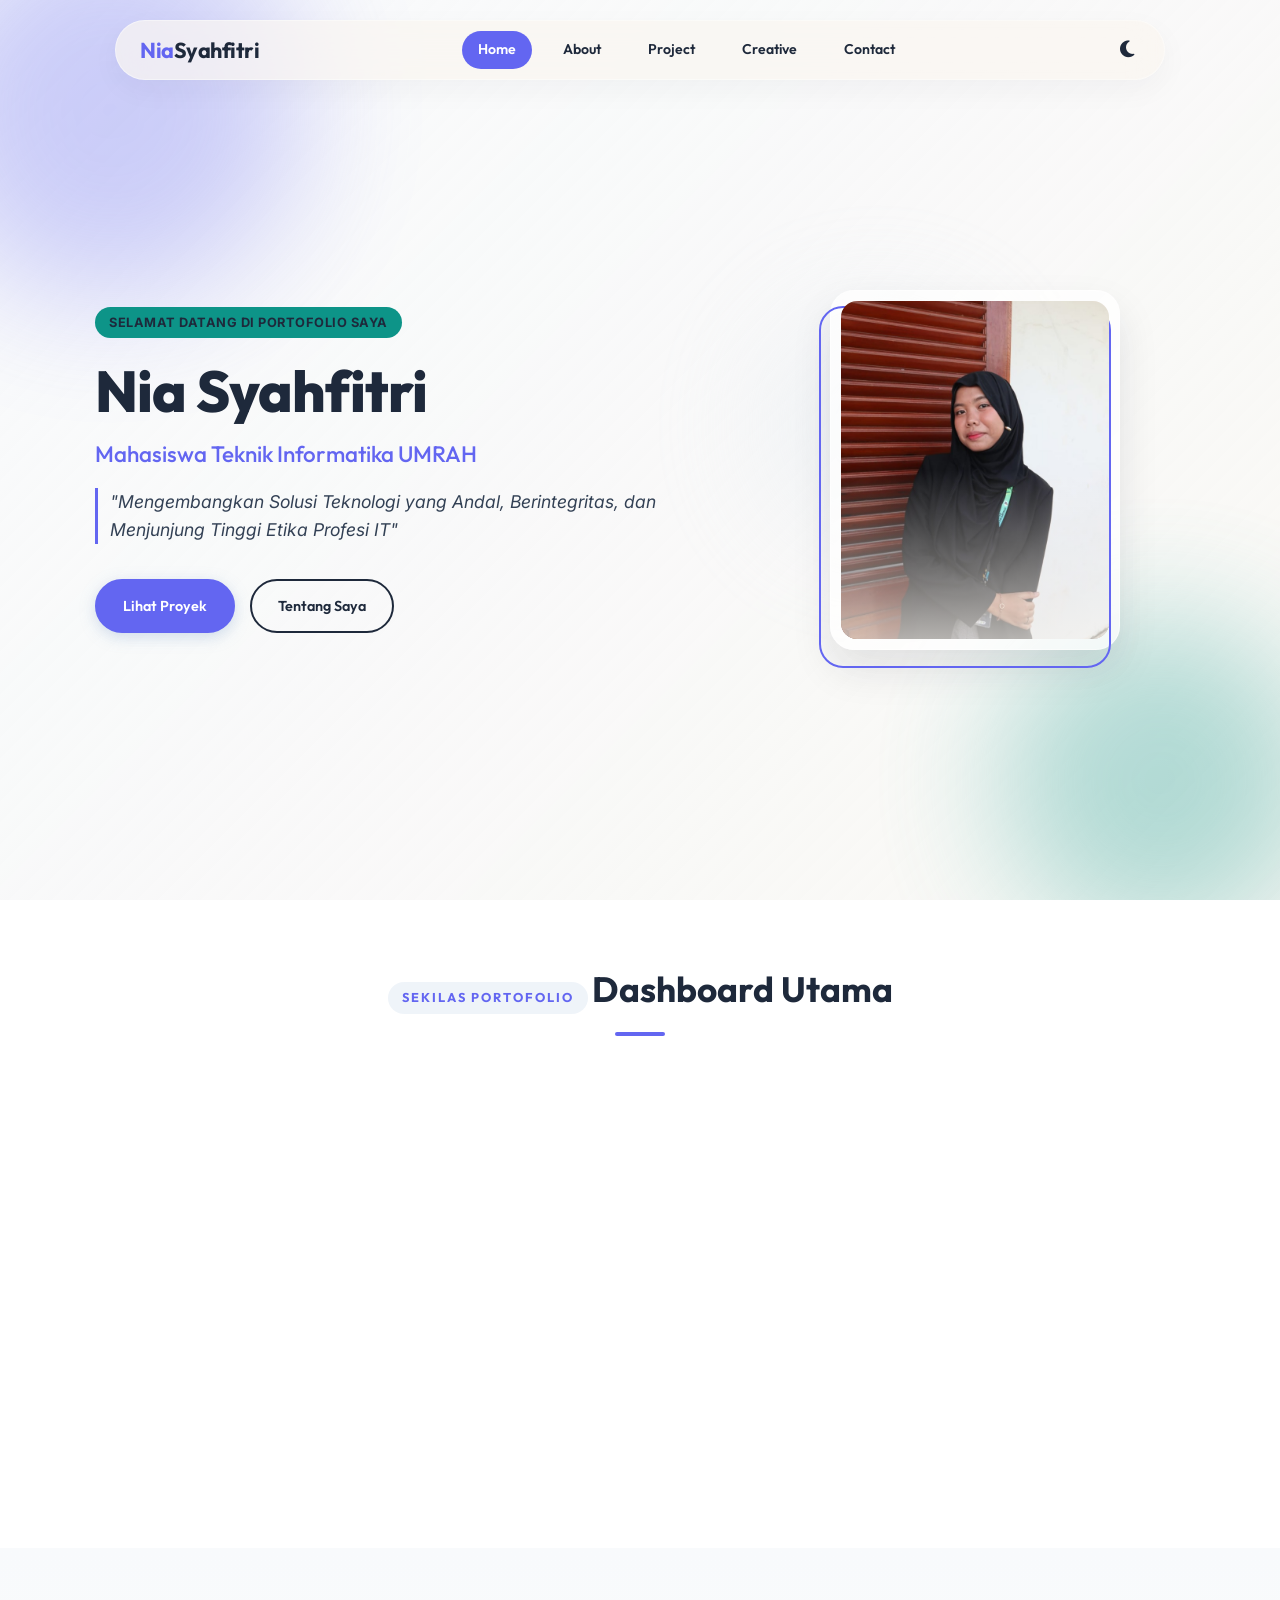
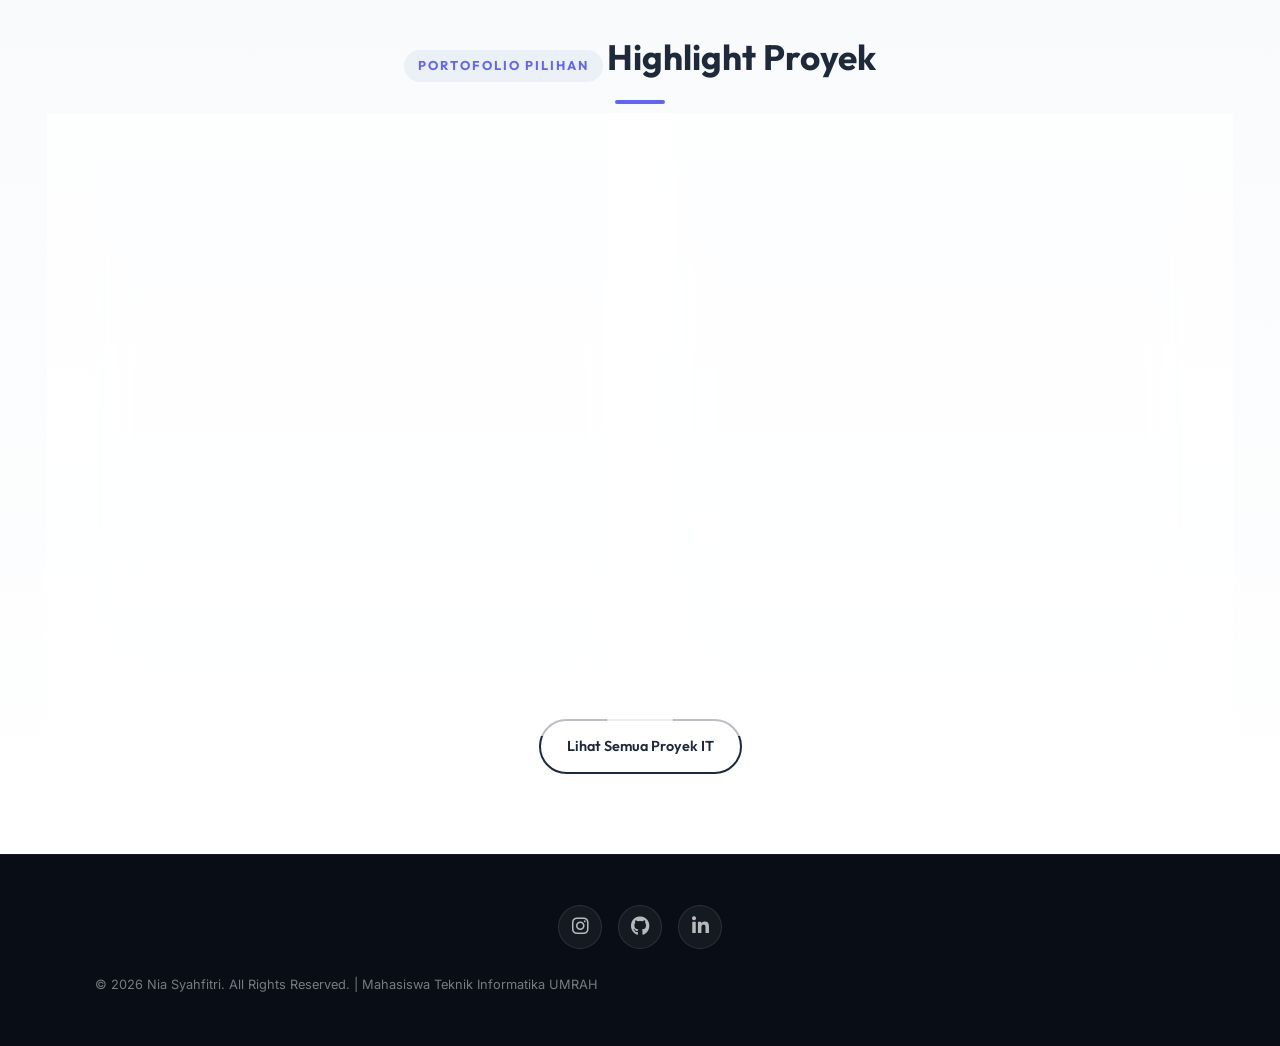
==== commit 8ed13df3: "Update index.html" ====
--- a/index.html
+++ b/index.html
@@ -232,9 +232,9 @@
     <footer class="footer">
         <div class="container footer-container">
             <div class="footer-social-links">
-                <a href="https://instagram.com/" target="_blank" rel="noopener noreferrer" class="footer-social-icon" aria-label="Instagram"><i class="fa-brands fa-instagram"></i></a>
-                <a href="https://github.com/" target="_blank" rel="noopener noreferrer" class="footer-social-icon" aria-label="GitHub"><i class="fa-brands fa-github"></i></a>
-                <a href="https://linkedin.com/" target="_blank" rel="noopener noreferrer" class="footer-social-icon" aria-label="LinkedIn"><i class="fa-brands fa-linkedin-in"></i></a>
+                <a href="https://www.instagram.com/niasyahfitriii/" target="_blank" rel="noopener noreferrer" class="footer-social-icon" aria-label="Instagram"><i class="fa-brands fa-instagram"></i></a>
+                <a href="https://github.com/niya190" target="_blank" rel="noopener noreferrer" class="footer-social-icon" aria-label="GitHub"><i class="fa-brands fa-github"></i></a>
+                <a href="https://www.linkedin.com/in/nia-syahfitri-308097306/" target="_blank" rel="noopener noreferrer" class="footer-social-icon" aria-label="LinkedIn"><i class="fa-brands fa-linkedin-in"></i></a>
             </div>
             <div class="footer-bottom">
                 <p class="copyright">&copy; 2026 Nia Syahfitri. All Rights Reserved. | Mahasiswa Teknik Informatika UMRAH</p>
